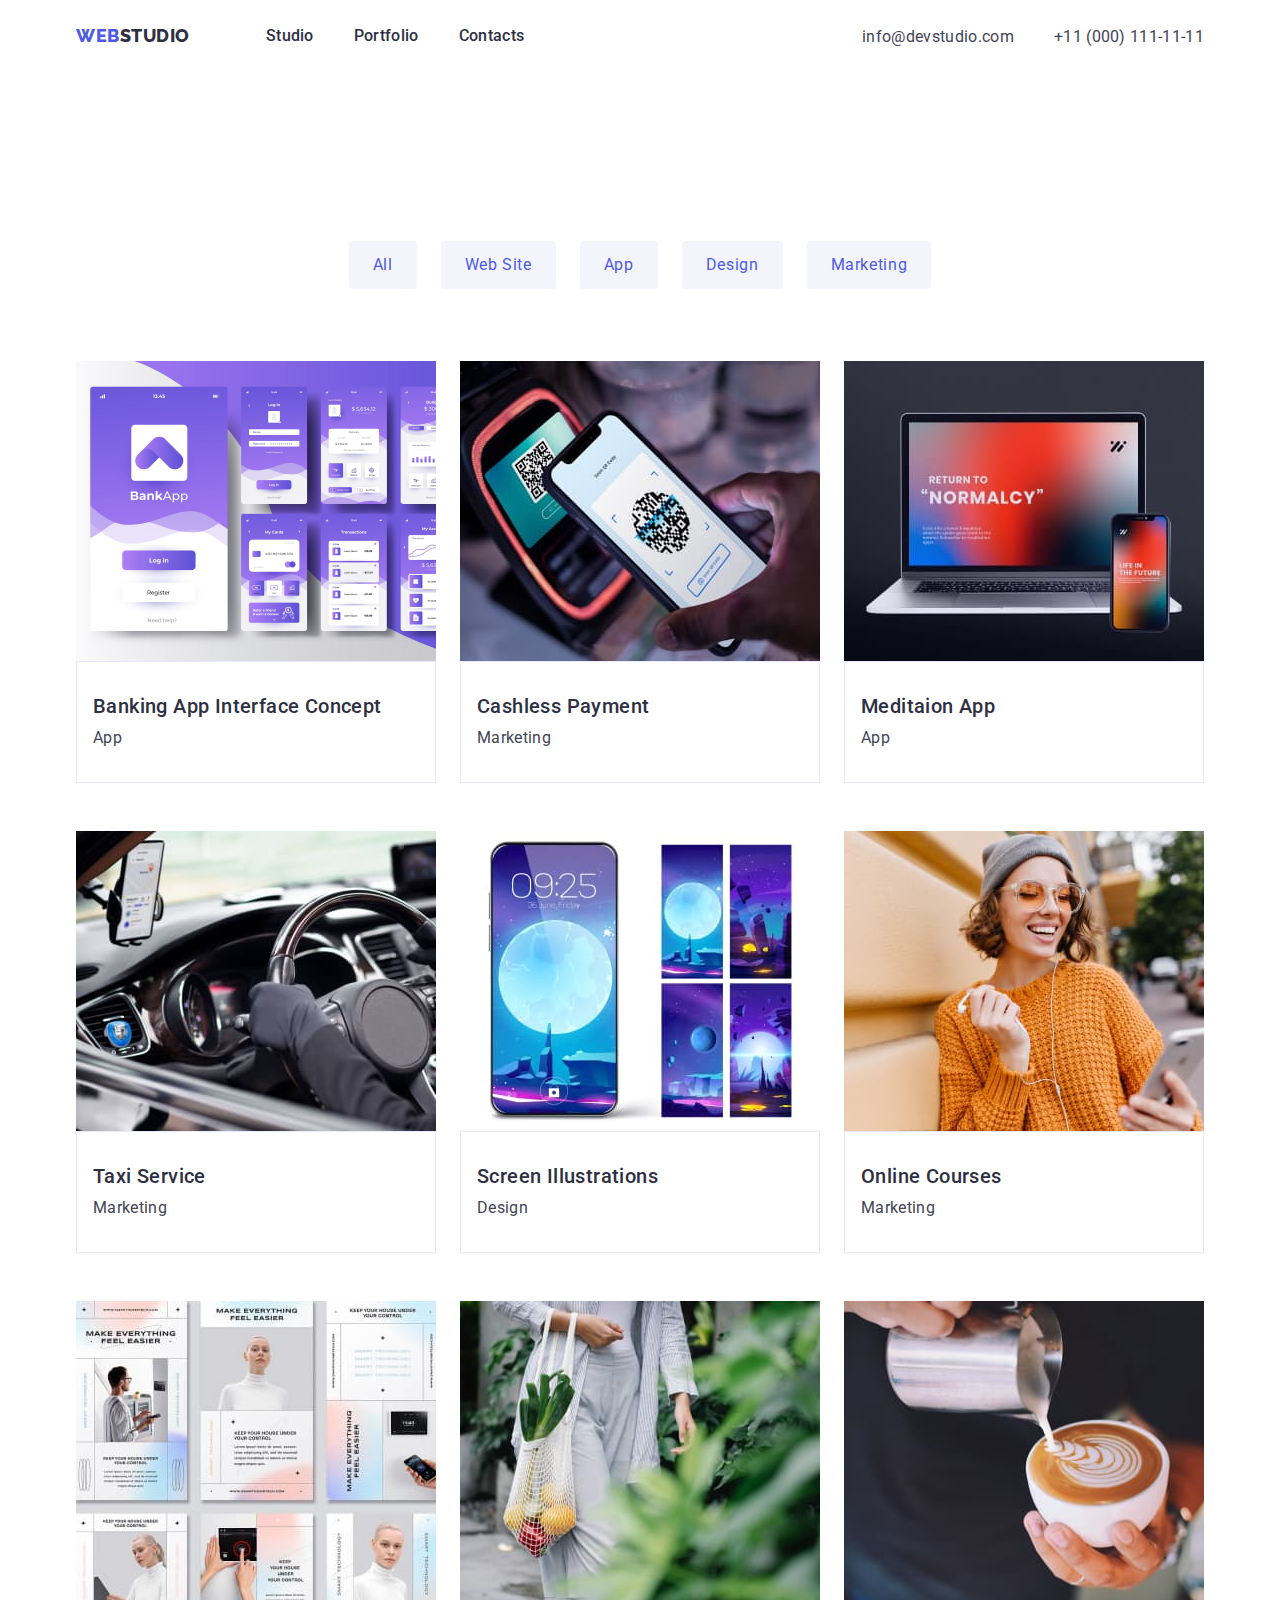
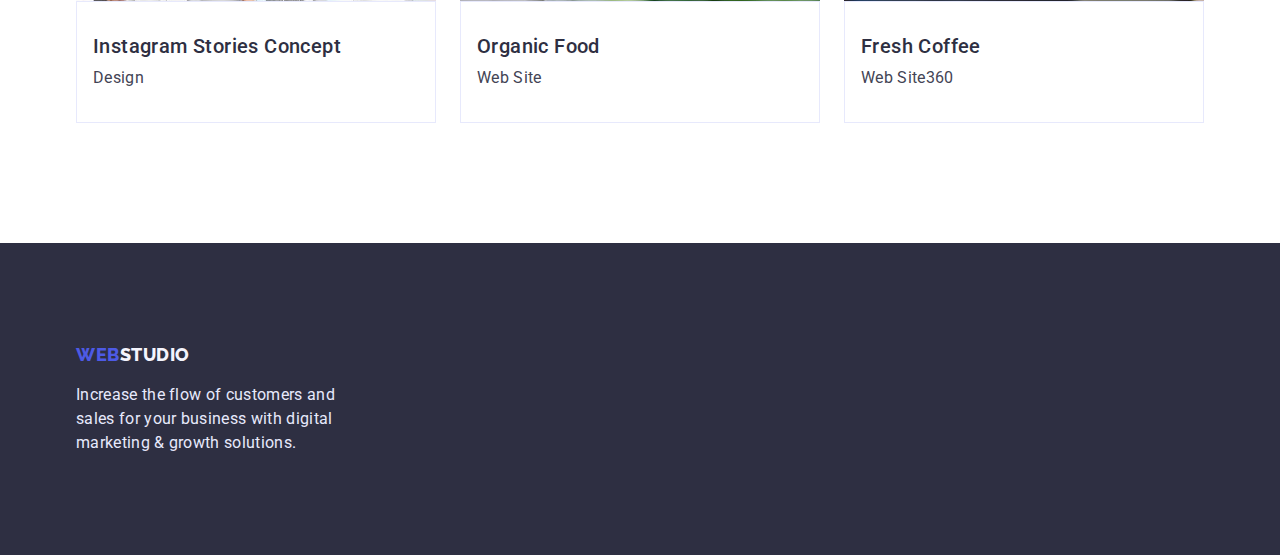
==== portfolio.html @ ec8e8ed6 "Initial commit" ====
<!DOCTYPE html>
<html lang="en">

<head>
    <meta charset="UTF-8">
    <meta http-equiv="X-UA-Compatible" content="IE=edge">
    <meta name="viewport" content="width=device-width, initial-scale=1.0">
    <title>Document</title>
    <link rel="preconnect" href="https://fonts.googleapis.com">
    <link rel="preconnect" href="https://fonts.gstatic.com" crossorigin>
    <link rel="preconnect" href="https://fonts.googleapis.com">
<link rel="preconnect" href="https://fonts.gstatic.com" crossorigin>
<link rel="preconnect" href="https://fonts.googleapis.com">
<link rel="preconnect" href="https://fonts.gstatic.com" crossorigin>
<link href="https://fonts.googleapis.com/css2?family=Raleway:wght@800&family=Roboto:wght@400;500;700&display=swap" rel="stylesheet">
<link href="
https://cdn.jsdelivr.net/npm/modern-normalize@1.1.0/modern-normalize.min.css
" rel="stylesheet">  
<link rel="stylesheet" href="./css/styles.css" />
</head>

<body>
    <header class="page-header">
        <div class="cotainer page-header-coteiner"><nav class="page-nav">
            <a class="header-logo logo link " href="./index.html">Web <span class="header-second-logo logo">Studio</span></a>

            <ul class="menu-list list">
                <li class="menu-item"><a class="menu-link link" href="./index.html">Studio</a></li>
                <li class="menu-item"><a class="menu-link link" href="./portfolio.html">Portfolio</a></li>
                <li class="menu-item"><a class="menu-link link" href="./index.html">Contacts</a></li>
            </ul>
        </nav>
        <address class="adres">
            <ul class="adres-list list">
                <li class="adres-item"><a class="meil-link link" href="mailto:info@devstudio.com">info@devstudio.com</a>
                </li>
                <li class="adres-item "><a class="tel link" href="tel:+110001111111">+11
                    (000)
                    111-11-11</a>
            </li>
            </ul>
        </address></div>
    </header>
    <main>
        <!--button-->
        <section class="navegetion">
            <div class="cotainer"><h1 class="visually-hidden"
            >Sait Navigetion</h1>
            <ul class="navegetion-list list">

                <li class="navegetion-item link">
                    <button class="navegetion-btn btn" type="button">All</button>


                <li class="navegetion-item link">
                    <button class="navegetion-btn btn" type="button">Web Site</button>
                </li>


                <li class="navegetion-item link">
                    <button class="navegetion-btn btn" type="button">App</button>
                </li>


                <li class="navegetion-item link">
                    <button class="navegetion-btn btn" type="button">Design</button>
                </li>


                <li class="navegetion-item link">
                    <button class="navegetion-btn btn" type="button">Marketing</button>
                </li>

            </ul>

         <!--imagis-->
        <ul class="images-list list">

                <li class="images-item"><img src="./images/card/colage.jpg" alt="collage" width="360" height="300" />
                    <div class="imeges-description-subject"><h2 class="images-subject subject">Banking App Interface Concept</h2>
                    <p class="images-description description">App</p></div>
               </li>
                <li class="images-item"><img src="./images/card/fon.jpg" alt="phon" width="360" height="300" />
                    <div class="imeges-description-subject"><h2 class="images-subject subject">Cashless Payment</h2>
                    <p class="images-description description">Marketing</p></div>
                </li>
                <li class="images-item"><img src="./images/card/leptop.jpg" alt="leptop" width="360" height="300" />
                    <div class="imeges-description-subject"><h2 class="images-subject subject">Meditaion App</h2>
                    <p class="images-description description">App</p></div>
               </li>
                <li class="images-item"><img src="./images/card/car.jpg" alt="car" width="360" height="300" />
                    <div class="imeges-description-subject"><h2 class="images-subject subject">Taxi Service</h2>
                    <p class="images-description description">Marketing</p></div>
                </li>
                <li class="images-item"><img src="./images/card/fon-monitor.jpg" alt="phon monitor" width="360"
                        height="300" />
                    <div class="imeges-description-subject"><h2 class="images-subject subject">Screen Illustrations</h2>
                    <p class="images-description description">Design</p></div>

                <li class="images-item"><img src="./images/card/woumen.jpg" alt="women" width="360" height="300" />
                    <div class="imeges-description-subject"><h2 class="images-subject subject">Online Courses</h2>
                    <p class="images-description description">Marketing</p></div>
                </li>
                <li class="images-item"><img src="./images/card/kolag.jpg" alt="collage" width="360" height="300" />
                    <div class="imeges-description-subject"><h2 class="images-subject subject">Instagram Stories Concept</h2>
                    <p class="images-description description">Design</p></div>
                </li>
                <li class="images-item"><img src="./images/card/bag.jpg" alt="bag of fruit" width="360" height="300" />
                    <div class="imeges-description-subject"><h2 class="images-subject subject">Organic Food</h2>
                    <p class="images-description description">Web Site</p></div>
                </li>
                <li class="images-item"><img src="./images/card/cap-coffe.jpg" alt="cap coffe" width="360"
                        height="300" />
                    <div class="imeges-description-subject"><h2 class="images-subject subject">Fresh Coffee</h2>
                    <p class="images-description description">Web Site360</p></div>
                </li>
  
  
            </ul></div>
        </section>

    </main>
    <!--futer-->
    <footer class="footer ">
        <div class="cotainer"><a class="footer-logo logo link" href=".index.html">Web <span class="footer-second-logo logo">Studio</span></a>
   <p class="footer-description description">Increase the flow of customers and sales for your business with digital marketing
            & growth solutions.</p></div>
    </footer>
</body>

</html>
---- css/styles.css ----
:root {
    --main-title-color: #2E2F42; 
    --first-color:  #FFFFFF;
    --accent-color: #4D5AE5;
    --sekondary-font:Raleway, sans-serif;
    --focus-color: #404BBF;
    --contact-color: #434455;
    --btn-color: #4D5AE5;
    --second-foot-color:#2e2f42;
    --third-color:#E7E9FC;
    --logo-color:#F4F4FD;
    --hiro-color:#0a0b23;}
h1,
h2,
h3,
h4,
p {
    margin-top: 0;
    margin-bottom: 0;}

ul {margin:0;
    padding: 0;}

.cotainer {   
    width: 1158px;
    margin-left: auto;
    margin-right: auto;
    padding: 0 15px;}    
    


.list {
    list-style: none;
    padding: 0;
    margin: 0;}

.link {
    text-decoration: none;}

body {
    font-family: 'Roboto', sans-serif;

    background-color: var(--first-color);}

.btn {
    font-family: 'Roboto';
    font-style: normal;
    font-weight: 500px;
    font-size: 16px;
    line-height: 1.5;
    display: flex;
    align-items: center;
    letter-spacing: 0.04em;}

.title {
    font-size: 36px;
    line-height: 1.11;
    letter-spacing: 0.02em;
    text-transform: capitalize;
    margin-bottom: 72px; }

.description {
    
   
    font-size: 16px;
    line-height: 1.5;
    letter-spacing: 0.02em;}

.subject {
    
    font-weight: 500;
    font-size: 20px;
    line-height: 1.2;
    letter-spacing: 0.02em;
    margin-bottom: 8px;}

.logo {
    font-family: Raleway, sans-serif; 
    font-style: normal;
    font-weight: 800;
    font-size: 18px;
    line-height: 1.33;
    display: flex;
    align-items: center;
    letter-spacing: 0.03em;
    text-transform: uppercase;}

address{ 
    font-style:normal; 
    align-items: center;
    margin-left: auto;}
.page-nav{
    display: flex;
    align-items: center;}    
/* -----------------------------header------------------------------------ */

.page-header{
    padding-bottom: 24px;
    padding-top: 24px;}


.header-logo {
    display:flex;
    align-items: center;
    color:var(--accent-color);
    margin-right: 76px;}
.header-second-logo{
   
    color: var(--main-title-color);}


.menu-list{
    display: flex;
    align-items: center;
    padding: 0;
    margin: 0;}

.menu-item:not(:last-child){
    margin-right: 40px;}
    

.menu-link {

    font-weight: 500;
    font-size: 16px;
    line-height: 1.5;
    letter-spacing: 0.02em;
    color: var(--main-title-color);}

.menu-link:hover,
.menu-link:focus {
    color: var(--focus-color);}



.adres-list{ 
    margin-left: auto;
    display: flex;
    align-items: center;}
.adres-item{ 
    margin-left: 40px;}

.meil-link {
    font-family: 'Roboto';
    font-style: normal;
   
    font-size: 16px;
    line-height: 1.5;
    letter-spacing: 0.02em;
    color: var(--contact-color);
    cursor:auto;}

.adres{
    margin-left: auto; 
    display: flex;
    align-items: center;
    }
   
.meil-link:hover,
.meil-link:focus {
    color: var(--focus-color);
}

.tel {font-family: 'Roboto';
    font-style: normal;
    
    font-size: 16px;
    line-height: 1.5;
    letter-spacing: 0.02em;
    color: var(--contact-color);
    cursor: auto;}

.page-header-coteiner {
    display: flex;
    align-items: baseline;
    content:center;} 
   
    

/*---------------------------Effective Solutions for Your Business ----------------------------------------------------------*/ 
.hirol-tiatl {

    font-size: 56px;
    line-height: 1.07;
    text-align: center;
    letter-spacing: 0.02em;
    display: block; 
    margin: 0 auto;
    width: 496px;
    margin-bottom: 48px;
    margin-left: auto;
    margin-right: auto;
    margin-bottom: 48px;
    color: var(--first-color);}
   
    

.hirol {
    background-color: #2E2F42;
    color: var(--first-color);}
.hirol{
    padding-top: 188px; 
    padding-bottom: 188px;
    text-align: center;}  

.hirol-cotainer{
    text-align: center;}

.hirol-btn {
    font-family: inherit;
    padding-left: 32px;
    padding-right: 32px;
    padding-top: 16px;
    padding-bottom: 16px;
    text-align: center;
    display: block; 
    margin-left: auto;
    margin-right: auto;
    box-shadow: 0px 4px 4px rgba(0, 0, 0, 0.15);
    border-radius: 4px;
    color: var(--first-color);
    background-color:var(--btn-color);
    border:transparent;}

.hirol-btn:hover,
.hirol-btn:focus {
    color: var(--first-color);
    background-color:var(--focus-color)}


/* ----------------------------------principes.principes-subject ------------------------------ */
.principes{
    padding-top: 120px;
    padding-bottom: 120px;}

.visually-hidden {
    position: absolute;
    width: 1px;
    height: 1px;
    margin: -1px;
    border: 0;
    padding: 0;
    white-space: nowrap;
    clip-path: inset(100%);
    clip: rect(0 0 0 0);
    overflow: hidden;}
.principes-list{
    display: flex;}

.principes-item:not(:last-child){
    margin-right:24px;}

.principes-description {
    color: var(--contact-color);}

.principes-subject-description{
    display: flex;
    align-items: center;}
/* ----------------------------What are we doing------------------------------------------- */
img{
    max-width: 100%;
    height: auto;
    display: block;}

.doing {
    padding-top: 0px;
    padding-bottom: 120px;}
.doing-title {
    color: var(--main-title-color);
    margin-bottom: 72px;
    text-align:center;}

.doing-list{
    display: flex;
    gap: 24px;
    flex-basis: calk((100%-48px)/3);}
/* ---------------------------------Our Team -------------------------------------------------*/
.tem {
    background-color: var(--logo-color);
    padding-top: 120px;
    padding-bottom: 120px;}
.tem-titel {
   color: var(--main-title-color);
   text-align:center;}

.tem-subject {
    color: var(--main-title-color);
    margin-bottom: 8px;}

.tem-description {
    color: var(--contact-color);}

.tem-list{
    display: flex;
    gap: 24px;
    flex-basis: calk((100%-48px)/3);}

.tem-description-item{
    padding: 32px 0;
    text-align: center;
    background-color: #FFFFFF;}



/*---------------------------------------------- footer.------------------------------------ */

.footer-logo {
    color: var(--btn-color); 
    margin-bottom: 16px; }

.footer-second-logo {
    color: var(--logo-color);}

.footer-description {
    color:var(--third-color);
    width: 264px;}

.footer {
    background-color: var(--main-title-color);
    padding-top: 100px;
    padding-bottom: 100px;}
    
   
    

/* -----------------------------------------header portfolio--------------------------------------- */

.page-header{
    padding-bottom: 24px;
    padding-top: 24px;}


.header-logo {
    display:flex;
    align-items: center;
    color:var(--accent-color);
    margin-right: 76px;}
.header-second-logo{
   
    color: var(--main-title-color);}


.menu-list{
    display: flex;
    align-items: center;
    padding: 0;
    margin: 0;}

.menu-item:not(:last-child){
    margin-right: 40px;}
    

.menu-link {

    font-weight: 500;
    font-size: 16px;
    line-height: 1.5;
    letter-spacing: 0.02em;
    color: var(--main-title-color);}

.menu-link:hover,
.menu-link:focus {
    color: var(--focus-color);}



.adres-list{ 
    margin-left: auto;
    display: flex;
    align-items: center;}
.adres-item{ 
    margin-left: 40px;}

.meil-link {
    font-family: 'Roboto';
    font-style: normal;
   
    font-size: 16px;
    line-height: 1.5;
    letter-spacing: 0.02em;
    color: var(--contact-color);
    cursor:auto;}

.adres{
    margin-left: auto; 
    display: flex;
    align-items: center;
    }
   
.meil-link:hover,
.meil-link:focus {
    color: var(--focus-color);
}

.tel {font-family: 'Roboto';
    font-style: normal;
    
    font-size: 16px;
    line-height: 1.5;
    letter-spacing: 0.02em;
    color: var(--contact-color);
    cursor: auto;}

.page-header-coteiner {
    display: flex;
    align-items: baseline;
    content:center;} 
   
/* -----------------------------------------------button------------------------------------------------- */
.adres{
    padding-bottom: 72px;}
.navegetion{
    padding-top: 96px;
    padding-bottom: 120px;}
.visually-hidden {
    position: absolute;
    width: 1px;
    height: 1px;
    margin: -1px;
    border: 0;
    padding: 0;
    white-space: nowrap;
    clip-path: inset(100%);
    clip: rect(0 0 0 0);
    overflow: hidden;}

.navegetion-btn {
    color: var(--btn-color);
    background-color: var(--first-color);
    padding-top:12px;
    padding-bottom: 12px;
    padding-left: 24px;
    padding-right: 24px;
    border: none;
    border-radius: 4px;
    background: #F4F4FD;}

.navegetion-btn:hover,
.navegetion-btn:focus {
    color: var(--first-color);
    background-color: var(--focus-color);}

.navegetion-list:not(:last-child)  {
    display:flex;
    gap:24px;
    justify-content: center;
    margin-bottom: 72px;} 
 
/* ---------------------------------imagis--------------------------------------------------------- */


img{
    display: block; 
    max-width: 100%; 
    height: auto}

.images-subject {
    color: var(--main-title-color);}

.images-description {
    color: var(--contact-color);}

.images-list {
    display: flex;
    column-gap: 24px;
    row-gap: 48px;
    flex-wrap: wrap;
    margin: 0;
    padding: 0;}

 .images-item{
    margin-right: 0;
    margin-bottom: 0;
    flex-direction:row; 
    flex-basis:calc((100% - 48px) / 3);}
.imeges-description-subject{
    padding-top: 32px;
    padding-right:0;
    padding-bottom:32px;
    padding-left:16px;
    border-top: 1px solid;color: #E7E9FC; 
    border-right: 1px solid;color: #E7E9FC; 
    border-bottom: 1px solid;color: #E7E9FC; 
    border-left:1px solid;color:#E7E9FC;  }
 .images-item:nth-last-child(-n+3){
    margin-bottom: 0;}
/* ----------------------------------footer portfolio--------------------------------------------------- */
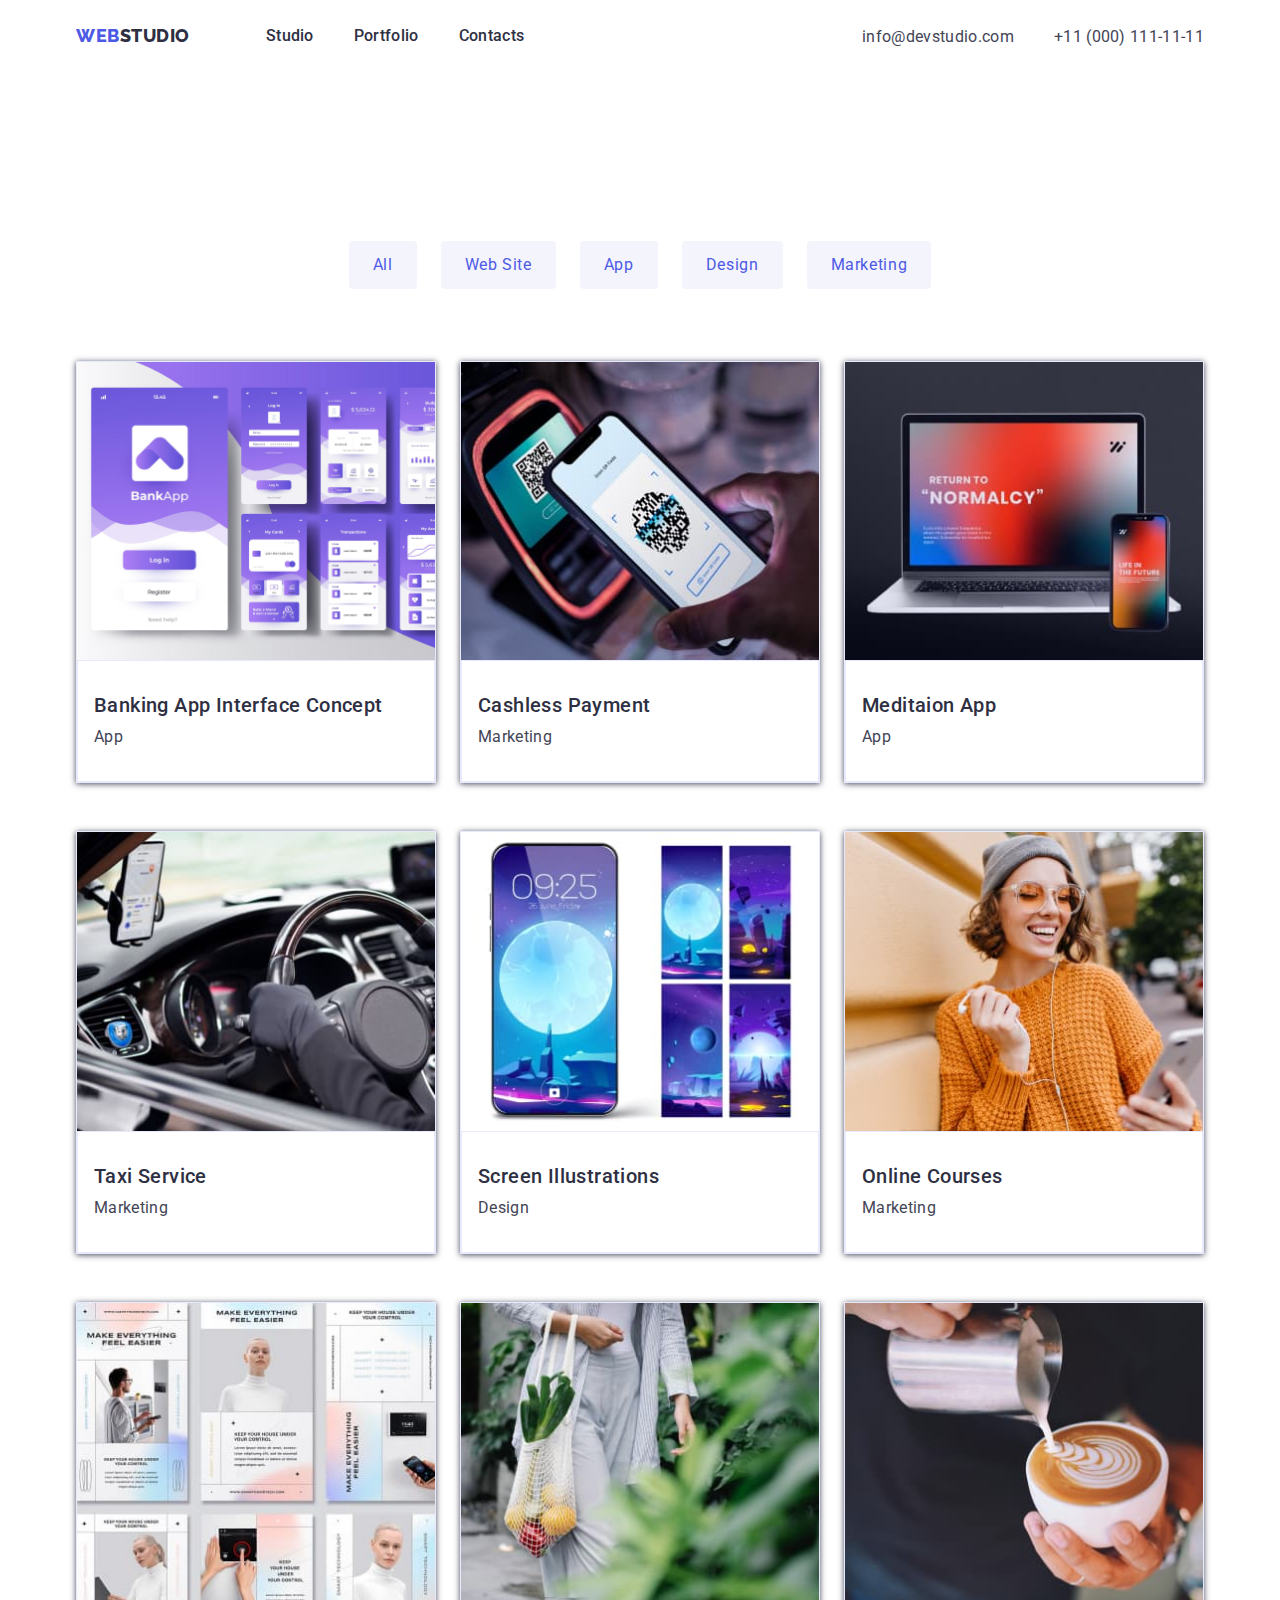
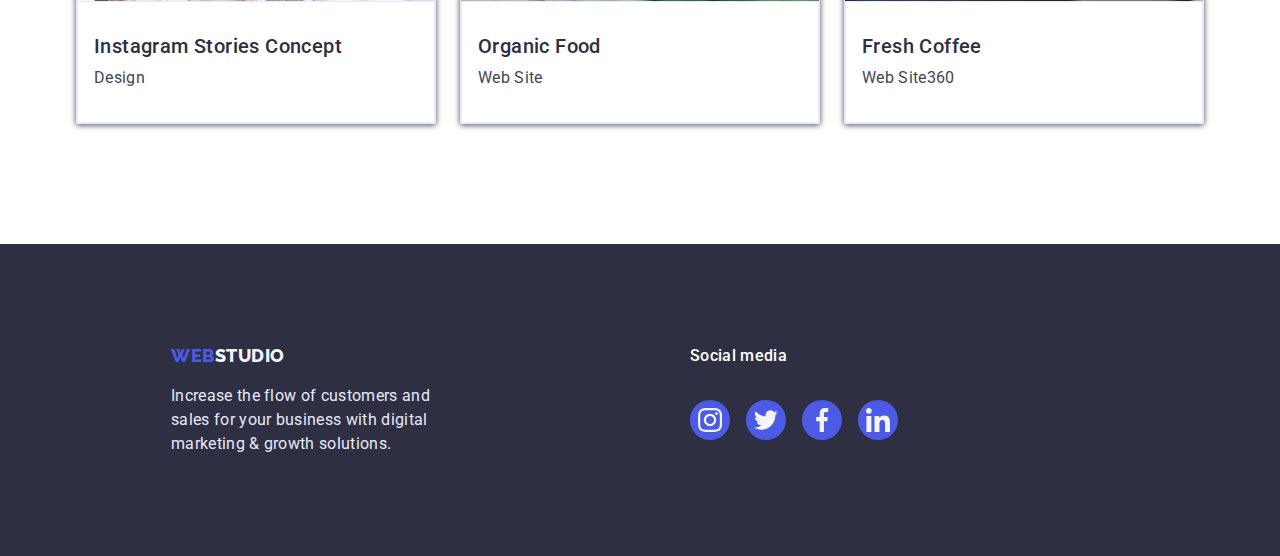
==== commit 7b716c5c: "background" ====
--- a/portfolio.html
+++ b/portfolio.html
@@ -101,11 +101,14 @@
                     <div class="imeges-description-subject"><h2 class="images-subject subject">Online Courses</h2>
                     <p class="images-description description">Marketing</p></div>
                 </li>
-                <li class="images-item"><img src="./images/card/kolag.jpg" alt="collage" width="360" height="300" />
-                    <div class="imeges-description-subject"><h2 class="images-subject subject">Instagram Stories Concept</h2>
+                <li class="images-item"><img src="./images/card/kolag.jpg" alt="collage" 
+                    width="360" height="300" />
+                    <div class="imeges-description-subject">
+                        <h2 class="images-subject subject">Instagram Stories Concept</h2>
                     <p class="images-description description">Design</p></div>
                 </li>
-                <li class="images-item"><img src="./images/card/bag.jpg" alt="bag of fruit" width="360" height="300" />
+                <li class="images-item"><img src="./images/card/bag.jpg" alt="bag of fruit" width="360"
+                     height="300" />
                     <div class="imeges-description-subject"><h2 class="images-subject subject">Organic Food</h2>
                     <p class="images-description description">Web Site</p></div>
                 </li>
@@ -122,9 +125,35 @@
     </main>
     <!--futer-->
     <footer class="footer ">
-        <div class="cotainer"><a class="footer-logo logo link" href=".index.html">Web <span class="footer-second-logo logo">Studio</span></a>
-   <p class="footer-description description">Increase the flow of customers and sales for your business with digital marketing
+        <div class="cotainer-footer cotainer"><a class="footer-logo logo link" href=".index.html">Web 
+            <span class="footer-second-logo logo">Studio</span></a>
+   <p class="footer-description description">Increase the flow of customers and 
+    sales for your business with digital marketing
             & growth solutions.</p></div>
+            <div class="footer-media">
+                <h3 class="footer-media-subject">Social media</h3>
+                <ul class="footer-media-list list">
+                    <li class="footer-media-item"><a href="" class="footer-media-link">
+                            <svg class="footer-media-icon" width="24px" height="24px">
+                                <use href="./images/symbol-defs.svg#icon-instagram-2">
+
+                                </use>
+                            </svg></a></li>
+                    <li class="footer-media-item"><a href="" class="footer-media-link">
+                        <svg class="footer-media-icon" width="24px"
+                                height="24px">
+                                <use href="./images/symbol-defs.svg#icon-Group"></use>
+                            </svg></a></li>
+                    <li class="footer-media-item"><a href="" class="footer-media-link">
+                            <svg class="footer-media-icon" width="24px" height="24px">
+                                <use href="./images/symbol-defs.svg#icon-facebook-1"></use>
+                            </svg></a></li>
+                    <li class="footer-media-item"><a href="" class="footer-media-link">
+                            <svg class="footer-media-icon" width="24px" height="24px">
+                                <use href="./images/symbol-defs.svg#icon-linkedin-1"></use>
+                            </svg></a></li>
+                </ul>
+            </div>
     </footer>
 </body>
 
--- a/css/styles.css
+++ b/css/styles.css
@@ -196,12 +196,18 @@
     
 
 .hirol {
-    background-color: #2E2F42;
+   background-color: #2E2F42;
     color: var(--first-color);}
 .hirol{
     padding-top: 188px; 
     padding-bottom: 188px;
-    text-align: center;}  
+    text-align: center;
+    background-image:linear-gradient(rgba(46, 47, 66, 0.7),
+    rgba(46, 47, 66, 0.7)),
+    url(../images/card/bg-min.jpg);
+    background-repeat:no-repeat;
+    background-size:cover;
+    background-position: center;}  
 
 .hirol-cotainer{
     text-align: center;}
@@ -245,7 +251,25 @@
     clip: rect(0 0 0 0);
     overflow: hidden;}
 .principes-list{
-    display: flex;}
+    display:flex;
+    margin-bottom: 8px;}
+
+.principes-item{
+    display: flexbox;
+    
+    height: 112px;
+    background: #F4F4FD;
+    border-radius: 4px;}
+
+.principes-item-icon{
+    display:flexbox ;
+   justify-content: center;} 
+ .principes-icon{
+    display: flex;
+    align-items: center;
+    justify-content: center;
+    width: 264px;
+    height: 112px;}
 
 .principes-item:not(:last-child){
     margin-right:24px;}
@@ -282,13 +306,18 @@
 .tem-titel {
    color: var(--main-title-color);
    text-align:center;}
-
+.tem-img{
+    background: url(man-with-laptop-presenting-something.jpg);}
+.tem-img:hover,
+.tem-img:focus{
+    background: url(man-with-laptop-presenting-something.jpg);}    
 .tem-subject {
     color: var(--main-title-color);
     margin-bottom: 8px;}
 
 .tem-description {
-    color: var(--contact-color);}
+    color: var(--contact-color);
+    margin-bottom: 8px; }
 
 .tem-list{
     display: flex;
@@ -296,13 +325,86 @@
     flex-basis: calk((100%-48px)/3);}
 
 .tem-description-item{
+    width: 264px; 
     padding: 32px 0;
     text-align: center;
-    background-color: #FFFFFF;}
-
-
-
-/*---------------------------------------------- footer.------------------------------------ */
+    background-color: var(--first-color);}
+.tem-item-list{
+    display: flex;
+    gap:24px;
+    margin-left:16px;
+    margin-right: 32px;
+    margin-bottom: 32px;}
+.tem-item-link{
+    display: flex;
+    justify-content: center;
+    align-items: center;
+    width: 40px;
+    height: 40px;
+    border-radius: 50%;
+    background-color:var(--accent-color);}
+.tem-item-link:hover,
+.tem-item-link:focus{
+    background-color:var(--focus-color);
+}
+/*-------------------------------------------Customers---------------------------------------------------*/
+.costomers{
+    padding-top: 130px;
+    padding-bottom: 120px;}
+.costomers-list{
+    display: flex;
+    gap:24px;
+    justify-content: center;
+    align-items: center;
+    width: 100%;
+    height: 100%;
+    border-color: var(--contact-color);}
+
+
+.costomers-item{
+    display: block;
+    width: 168px;
+    height: 88px;
+    justify-content: center;
+    align-items: center;
+    margin-bottom: 120px;
+    border:1px solid var(--main-title-color);}
+
+.costomers-title{
+    font-family: 'Roboto',sans-serif;
+    font-style: normal;
+    font-weight: 700;
+    font-size: 36px;
+    line-height:1.1 ;
+     text-align: center;
+    letter-spacing: 0.02em;
+    text-transform: capitalize;
+    color: var(--main-title-color); 
+    margin-bottom: 72px; }
+
+.costomers-link{
+    display: flex;
+    justify-content: center;
+    align-items: center;
+    width: 100%;
+    height: 100%;
+    border: 1px solid #8E8F99;
+    border-radius: 4px;
+    fill:#8e8f99;}
+
+.costomers-link:hover,
+.costomers-link:focus{
+    border:1px px solid var(--focus-color);
+    border-radius:4px ;
+    fill: var(--accent-color);}
+
+.costomers-icon{
+    fill: #8E8F99;}
+ 
+.costomers-icon:hover,
+ .costomers-icon:focus{
+    fill:var(--focus-color);}
+    /*---------------------------------------------- footer.------------------------------------ */
 
 .footer-logo {
     color: var(--btn-color); 
@@ -318,11 +420,55 @@
 .footer {
     background-color: var(--main-title-color);
     padding-top: 100px;
-    padding-bottom: 100px;}
-    
-   
-    
-
+    padding-bottom: 100px;
+    display: flex;
+    gap:120px}
+
+ .footer-media-list {
+     display: flex;
+     gap: 16px;
+     margin-bottom: 16px;}
+
+ .footer-media-item{
+    display: block;
+    width: 40px;
+    height: 40px;
+    padding-top: 16px;}
+ 
+.footer-media{
+    display: block;
+    margin-left:120px;
+    margin-right:692px;}
+.footer-media-link{
+    display: flex;
+    justify-content: center;
+    align-items: center;
+    width: 40px;
+    height: 40px;
+    border-radius: 50%;
+    background-color: var(--accent-color);}
+
+    
+.footer-media-link:hover,
+.footer-media-link:focus{
+    background-color: aqua;}
+
+.footer-media-subject{
+    display: block;
+    margin-bottom: 16px;}
+
+.cotainer-footer{
+   margin-left: 156px;}
+
+
+.footer-media-subject{
+    font-family: 'Roboto';
+        font-style: normal;
+        font-weight: 500;
+        font-size: 16px;
+        line-height: 1.5;
+        letter-spacing: 0.02em;
+        color:var(--first-color);}
 /* -----------------------------------------header portfolio--------------------------------------- */
 
 .page-header{
@@ -433,7 +579,7 @@
     padding-right: 24px;
     border: none;
     border-radius: 4px;
-    background: #F4F4FD;}
+    background: var(--logo-color);}
 
 .navegetion-btn:hover,
 .navegetion-btn:focus {
@@ -472,16 +618,24 @@
     margin-right: 0;
     margin-bottom: 0;
     flex-direction:row; 
-    flex-basis:calc((100% - 48px) / 3);}
+    flex-basis:calc((100% - 48px) / 3);
+    background: var(--first-color);
+    border: 1px solid #E7E9FC;
+    box-shadow:0px 1px 6px rgba(46,47,66,0.88);}
+
+    .images-item {
+    box-shadow:0px 1px 6px rgba(46, 47, 66, 0.88),
+    0px 1px 1pxrgba(46, 47, 66, 0.88);}
+
 .imeges-description-subject{
     padding-top: 32px;
     padding-right:0;
     padding-bottom:32px;
     padding-left:16px;
-    border-top: 1px solid;color: #E7E9FC; 
-    border-right: 1px solid;color: #E7E9FC; 
-    border-bottom: 1px solid;color: #E7E9FC; 
-    border-left:1px solid;color:#E7E9FC;  }
+    border-top: 1px solid;color: var(--third-color); 
+    border-right: 1px solid;color: var(--third-color); 
+    border-bottom: 1px solid;color: var(--third-color); 
+    border-left:1px solid;color:var(--third-color);}
  .images-item:nth-last-child(-n+3){
     margin-bottom: 0;}
 /* ----------------------------------footer portfolio--------------------------------------------------- */
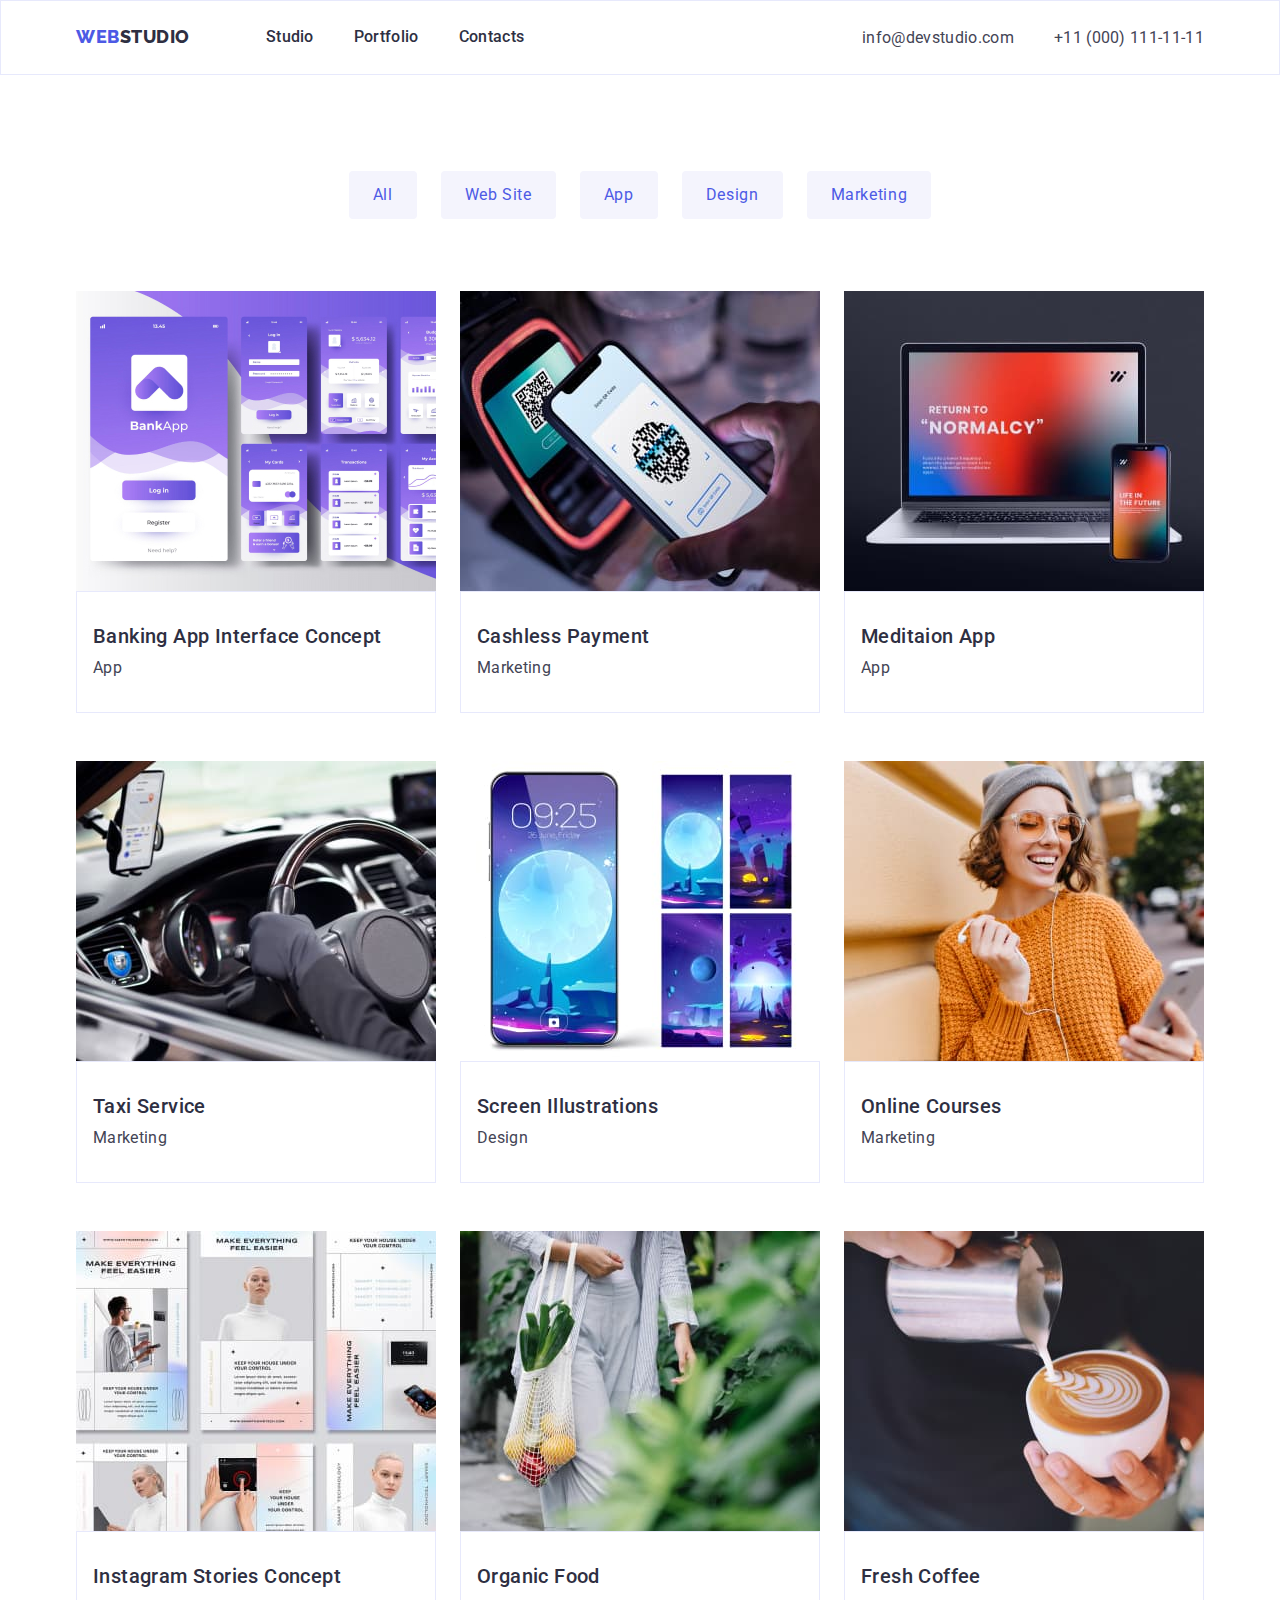
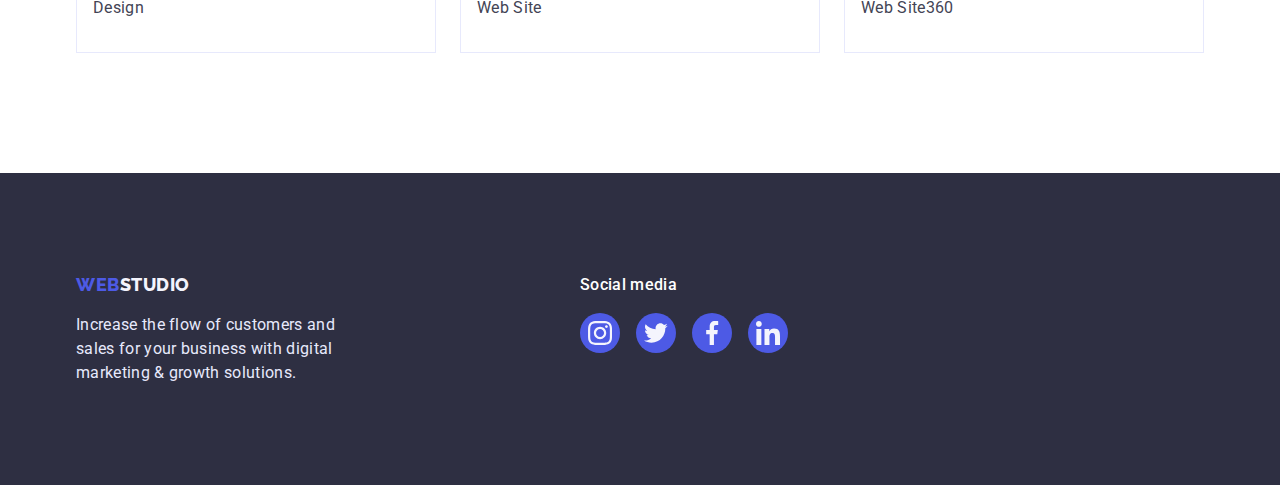
==== commit ac0a9629: "Робота над помилками завершена" ====
--- a/portfolio.html
+++ b/portfolio.html
@@ -76,46 +76,46 @@
          <!--imagis-->
         <ul class="images-list list">
 
-                <li class="images-item"><img src="./images/card/colage.jpg" alt="collage" width="360" height="300" />
+                <li class="images-item"><a class="images-link"><img src="./images/card/colage.jpg" alt="collage" width="360" height="300" />
                     <div class="imeges-description-subject"><h2 class="images-subject subject">Banking App Interface Concept</h2>
-                    <p class="images-description description">App</p></div>
+                    <p class="images-description description">App</p></div></a>
                </li>
-                <li class="images-item"><img src="./images/card/fon.jpg" alt="phon" width="360" height="300" />
+                <li class="images-item"><a class="images-link"><img src="./images/card/fon.jpg" alt="phon" width="360" height="300" />
                     <div class="imeges-description-subject"><h2 class="images-subject subject">Cashless Payment</h2>
-                    <p class="images-description description">Marketing</p></div>
+                    <p class="images-description description">Marketing</p></div></a>
                 </li>
-                <li class="images-item"><img src="./images/card/leptop.jpg" alt="leptop" width="360" height="300" />
+                <li class="images-item"><a class="images-link"><img src="./images/card/leptop.jpg" alt="leptop" width="360" height="300" />
                     <div class="imeges-description-subject"><h2 class="images-subject subject">Meditaion App</h2>
-                    <p class="images-description description">App</p></div>
+                    <p class="images-description description">App</p></div></a>
                </li>
-                <li class="images-item"><img src="./images/card/car.jpg" alt="car" width="360" height="300" />
+                <li class="images-item"><a class="images-link"><img src="./images/card/car.jpg" alt="car" width="360" height="300" />
                     <div class="imeges-description-subject"><h2 class="images-subject subject">Taxi Service</h2>
-                    <p class="images-description description">Marketing</p></div>
+                    <p class="images-description description">Marketing</p></div></a>
                 </li>
-                <li class="images-item"><img src="./images/card/fon-monitor.jpg" alt="phon monitor" width="360"
+                <li class="images-item"><a class="images-link"><img src="./images/card/fon-monitor.jpg" alt="phon monitor" width="360"
                         height="300" />
                     <div class="imeges-description-subject"><h2 class="images-subject subject">Screen Illustrations</h2>
-                    <p class="images-description description">Design</p></div>
+                    <p class="images-description description">Design</p></div></a>
 
-                <li class="images-item"><img src="./images/card/woumen.jpg" alt="women" width="360" height="300" />
+                <li class="images-item"><a class="images-link"><img src="./images/card/woumen.jpg" alt="women" width="360" height="300" />
                     <div class="imeges-description-subject"><h2 class="images-subject subject">Online Courses</h2>
-                    <p class="images-description description">Marketing</p></div>
+                    <p class="images-description description">Marketing</p></div></a>
                 </li>
-                <li class="images-item"><img src="./images/card/kolag.jpg" alt="collage" 
+                <li class="images-item"><a class="images-link"><img src="./images/card/kolag.jpg" alt="collage" 
                     width="360" height="300" />
                     <div class="imeges-description-subject">
                         <h2 class="images-subject subject">Instagram Stories Concept</h2>
-                    <p class="images-description description">Design</p></div>
+                    <p class="images-description description">Design</p></div></a>
                 </li>
-                <li class="images-item"><img src="./images/card/bag.jpg" alt="bag of fruit" width="360"
+                <li class="images-item"><a class="images-link"><img src="./images/card/bag.jpg" alt="bag of fruit" width="360"
                      height="300" />
                     <div class="imeges-description-subject"><h2 class="images-subject subject">Organic Food</h2>
-                    <p class="images-description description">Web Site</p></div>
+                    <p class="images-description description">Web Site</p></div></a>
                 </li>
-                <li class="images-item"><img src="./images/card/cap-coffe.jpg" alt="cap coffe" width="360"
+                <li class="images-item"><a class="images-link"><img src="./images/card/cap-coffe.jpg" alt="cap coffe" width="360"
                         height="300" />
                     <div class="imeges-description-subject"><h2 class="images-subject subject">Fresh Coffee</h2>
-                    <p class="images-description description">Web Site360</p></div>
+                    <p class="images-description description">Web Site360</p></div></a>
                 </li>
   
   
@@ -125,23 +125,23 @@
     </main>
     <!--futer-->
     <footer class="footer ">
-        <div class="cotainer-footer cotainer"><a class="footer-logo logo link" href=".index.html">Web 
-            <span class="footer-second-logo logo">Studio</span></a>
-   <p class="footer-description description">Increase the flow of customers and 
-    sales for your business with digital marketing
-            & growth solutions.</p></div>
+        <div class="cotainer-footer cotainer">
+            <div class="footer-logo-descriptioni">
+                <a class="footer-logo logo link" href=".index.html">Web
+                    <span class="footer-second-logo logo">Studio</span></a>
+                <p class="footer-description description">Increase the flow of customers and
+                    sales for your business with digital marketing
+                    & growth solutions.</p>
+            </div>
             <div class="footer-media">
-                <h3 class="footer-media-subject">Social media</h3>
+                <p class="footer-media-subject">Social media</p>
                 <ul class="footer-media-list list">
                     <li class="footer-media-item"><a href="" class="footer-media-link">
                             <svg class="footer-media-icon" width="24px" height="24px">
-                                <use href="./images/symbol-defs.svg#icon-instagram-2">
-
-                                </use>
+                                <use href="./images/symbol-defs.svg#icon-instagram-2"></use>
                             </svg></a></li>
                     <li class="footer-media-item"><a href="" class="footer-media-link">
-                        <svg class="footer-media-icon" width="24px"
-                                height="24px">
+                            <svg class="footer-media-icon" width="24px" height="24px">
                                 <use href="./images/symbol-defs.svg#icon-Group"></use>
                             </svg></a></li>
                     <li class="footer-media-item"><a href="" class="footer-media-link">
@@ -154,7 +154,38 @@
                             </svg></a></li>
                 </ul>
             </div>
+        </div>
     </footer>
-</body>
+    </body>
+    
+    </html>
+  
+  
+  
+  
+  
+  
+  
+  
+  
+  
+  
 
-</html>+  
+  
+  
+  
+  
+  
+  
+  
+  
+  
+  
+  
+  
+  
+  
+  
+  
+  
--- a/css/styles.css
+++ b/css/styles.css
@@ -96,7 +96,8 @@
 
 .page-header{
     padding-bottom: 24px;
-    padding-top: 24px;}
+    padding-top: 24px;
+    border:1px solid #E7E9FC;}
 
 
 .header-logo {
@@ -193,21 +194,22 @@
     margin-bottom: 48px;
     color: var(--first-color);}
    
-    
-
-.hirol {
-   background-color: #2E2F42;
-    color: var(--first-color);}
+
 .hirol{
     padding-top: 188px; 
     padding-bottom: 188px;
+    max-width: 1440px;
+    margin-left: auto;
+    margin-right: auto;
     text-align: center;
     background-image:linear-gradient(rgba(46, 47, 66, 0.7),
     rgba(46, 47, 66, 0.7)),
     url(../images/card/bg-min.jpg);
     background-repeat:no-repeat;
     background-size:cover;
-    background-position: center;}  
+    background-position: center;
+    background-color: #2E2F42;
+    color: var(--first-color);}  
 
 .hirol-cotainer{
     text-align: center;}
@@ -251,25 +253,20 @@
     clip: rect(0 0 0 0);
     overflow: hidden;}
 .principes-list{
-    display:flex;
-    margin-bottom: 8px;}
-
-.principes-item{
-    display: flexbox;
-    
+    display:flex;}
+
+.principes-item-icon{
+    display:flexbox ;
+    justify-content: center;} 
+.principes-icon{
+    display: flex;
+    align-items: center;
+    justify-content: center;
+    margin-bottom: 8px;
+    width: 264px;
     height: 112px;
     background: #F4F4FD;
     border-radius: 4px;}
-
-.principes-item-icon{
-    display:flexbox ;
-   justify-content: center;} 
- .principes-icon{
-    display: flex;
-    align-items: center;
-    justify-content: center;
-    width: 264px;
-    height: 112px;}
 
 .principes-item:not(:last-child){
     margin-right:24px;}
@@ -314,7 +311,11 @@
 .tem-subject {
     color: var(--main-title-color);
     margin-bottom: 8px;}
-
+.tem-item{
+    background: #FFFFFF;
+        box-shadow: 0px 1px 6px rgba(46, 47, 66, 0.08), 0px 1px 1px rgba(46, 47, 66, 0.16), 0px 2px 1px rgba(46, 47, 66, 0.08);
+        border-radius: 0px 0px 4px 4px;
+}
 .tem-description {
     color: var(--contact-color);
     margin-bottom: 8px; }
@@ -331,10 +332,10 @@
     background-color: var(--first-color);}
 .tem-item-list{
     display: flex;
-    gap:24px;
-    margin-left:16px;
-    margin-right: 32px;
-    margin-bottom: 32px;}
+    flex-direction: row;
+    text-align: center;
+    justify-content: center;
+    gap:24px;}
 .tem-item-link{
     display: flex;
     justify-content: center;
@@ -351,6 +352,7 @@
 .costomers{
     padding-top: 130px;
     padding-bottom: 120px;}
+
 .costomers-list{
     display: flex;
     gap:24px;
@@ -358,6 +360,7 @@
     align-items: center;
     width: 100%;
     height: 100%;
+    margin-bottom: 120px;
     border-color: var(--contact-color);}
 
 
@@ -366,9 +369,7 @@
     width: 168px;
     height: 88px;
     justify-content: center;
-    align-items: center;
-    margin-bottom: 120px;
-    border:1px solid var(--main-title-color);}
+    align-items: center;}
 
 .costomers-title{
     font-family: 'Roboto',sans-serif;
@@ -394,17 +395,14 @@
 
 .costomers-link:hover,
 .costomers-link:focus{
-    border:1px px solid var(--focus-color);
-    border-radius:4px ;
+    border-color:var(--focus-color);
+    color: #404BBF;
     fill: var(--accent-color);}
 
-.costomers-icon{
-    fill: #8E8F99;}
- 
-.costomers-icon:hover,
- .costomers-icon:focus{
-    fill:var(--focus-color);}
-    /*---------------------------------------------- footer.------------------------------------ */
+
+   
+   
+ /*---------------------------------------------- footer.------------------------------------ */
 
 .footer-logo {
     color: var(--btn-color); 
@@ -418,22 +416,24 @@
     width: 264px;}
 
 .footer {
+    display: flex;
+    align-items: center;
     background-color: var(--main-title-color);
     padding-top: 100px;
-    padding-bottom: 100px;
-    display: flex;
-    gap:120px}
+    padding-bottom: 100px;}
+
+
+
+
 
  .footer-media-list {
      display: flex;
-     gap: 16px;
-     margin-bottom: 16px;}
+     gap: 16px;}
 
  .footer-media-item{
     display: block;
     width: 40px;
-    height: 40px;
-    padding-top: 16px;}
+    height: 40px;}
  
 .footer-media{
     display: block;
@@ -445,20 +445,22 @@
     align-items: center;
     width: 40px;
     height: 40px;
+    gap:16px;
     border-radius: 50%;
-    background-color: var(--accent-color);}
+    background-color:#4D5AE5;}
 
     
 .footer-media-link:hover,
 .footer-media-link:focus{
-    background-color: aqua;}
+    background-color:rgba(49, 208, 170, 1);}
 
 .footer-media-subject{
     display: block;
     margin-bottom: 16px;}
 
 .cotainer-footer{
-   margin-left: 156px;}
+    display: flex;
+    gap: 120px;}
 
 
 .footer-media-subject{
@@ -469,6 +471,8 @@
         line-height: 1.5;
         letter-spacing: 0.02em;
         color:var(--first-color);}
+
+
 /* -----------------------------------------header portfolio--------------------------------------- */
 
 .page-header{
@@ -530,13 +534,11 @@
 .adres{
     margin-left: auto; 
     display: flex;
-    align-items: center;
-    }
+    align-items: center;}
    
 .meil-link:hover,
 .meil-link:focus {
-    color: var(--focus-color);
-}
+    color: var(--focus-color);}
 
 .tel {font-family: 'Roboto';
     font-style: normal;
@@ -553,8 +555,7 @@
     content:center;} 
    
 /* -----------------------------------------------button------------------------------------------------- */
-.adres{
-    padding-bottom: 72px;}
+
 .navegetion{
     padding-top: 96px;
     padding-bottom: 120px;}
@@ -584,7 +585,9 @@
 .navegetion-btn:hover,
 .navegetion-btn:focus {
     color: var(--first-color);
-    background-color: var(--focus-color);}
+    background-color: var(--focus-color);
+    box-shadow: 0px 3px 1px rgba(0, 0, 0, 0.1), 
+    0px 2px 1px rgba(0, 0, 0, 0.08), 0px 2px 2px rgba(0, 0, 0, 0.12);}
 
 .navegetion-list:not(:last-child)  {
     display:flex;
@@ -619,11 +622,21 @@
     margin-bottom: 0;
     flex-direction:row; 
     flex-basis:calc((100% - 48px) / 3);
-    background: var(--first-color);
-    border: 1px solid #E7E9FC;
-    box-shadow:0px 1px 6px rgba(46,47,66,0.88);}
-
-    .images-item {
+    background: var(--first-color);}
+
+ .images-link{
+    display: block;
+ }
+ 
+ .images-link:hover,
+ .images-link:focus{box-shadow: 0px 1px 6px rgba(46, 47, 66, 0.88)
+}
+
+/*.images-item:hover,
+.images-item:focus{
+    box-shadow: 0px 1px 6px rgba(46, 47, 66, 0.88)}*/
+
+.images-link{
     box-shadow:0px 1px 6px rgba(46, 47, 66, 0.88),
     0px 1px 1pxrgba(46, 47, 66, 0.88);}
 
